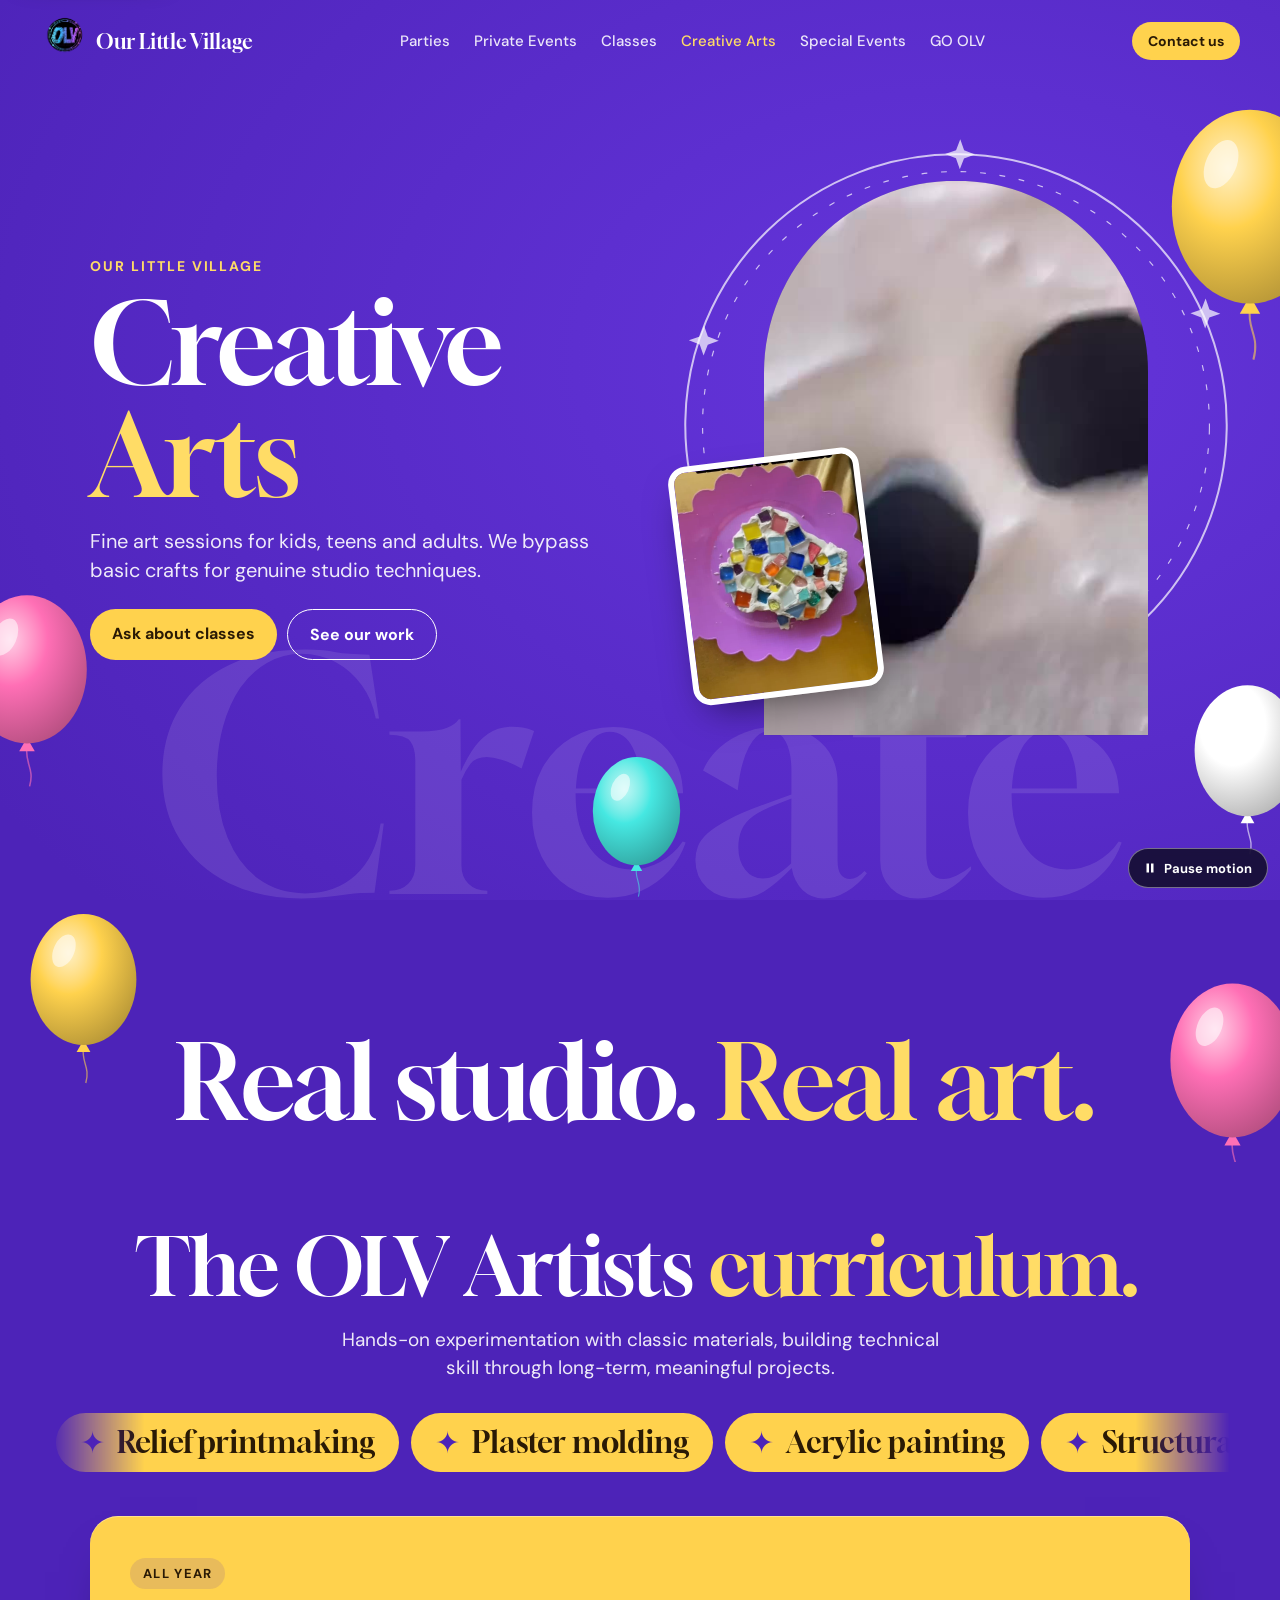
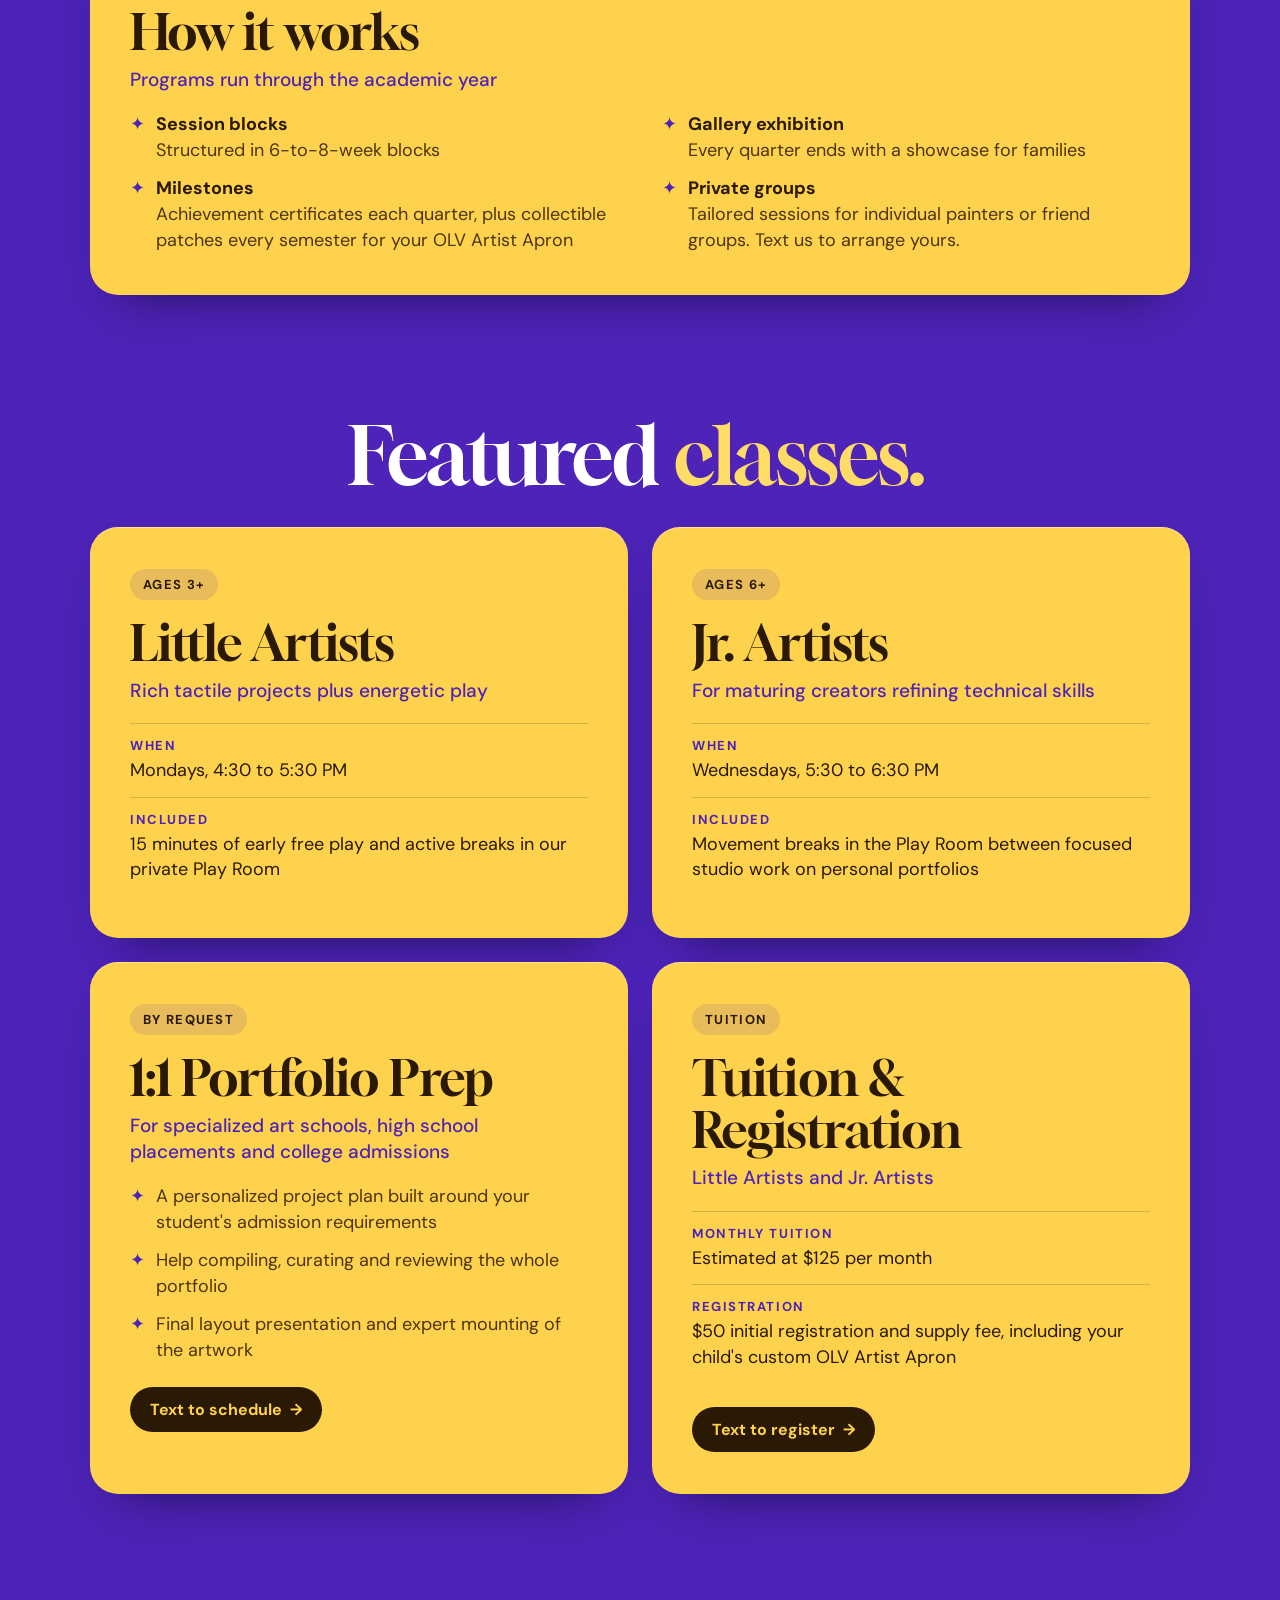
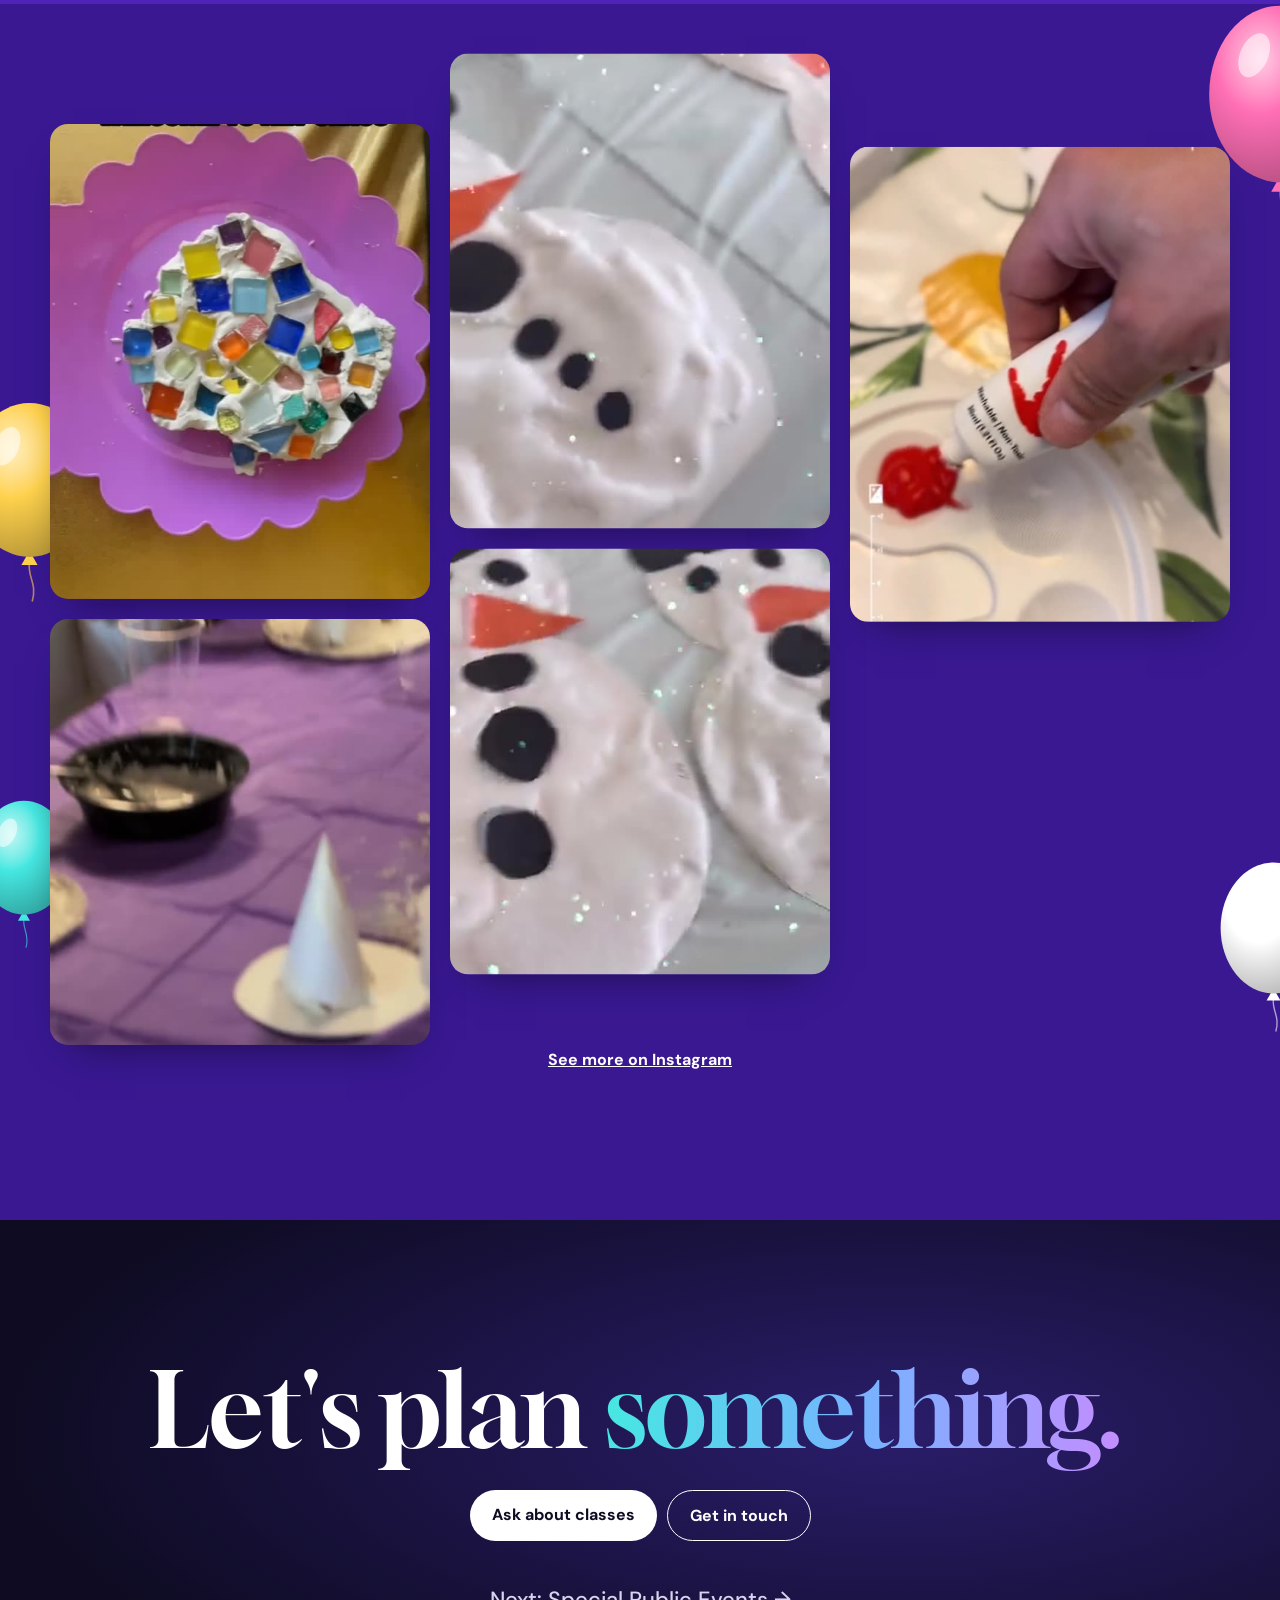
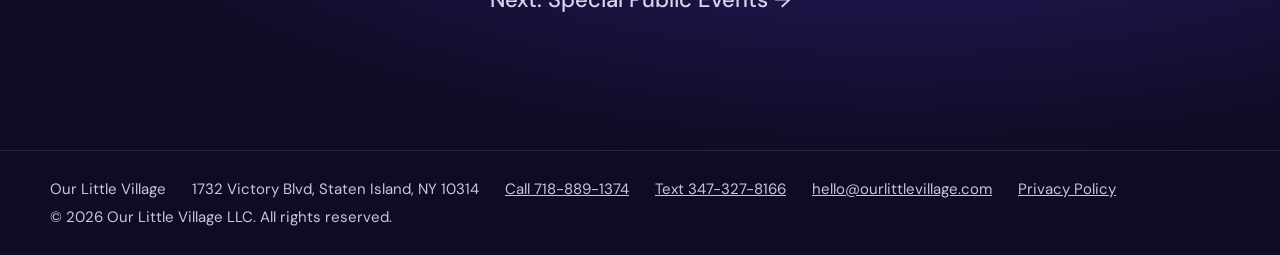
==== art-classes.html @ 3edfb6e8 "Our Little Village website Co-Authored-By: Claude Opus 5.5 <noreply@anthropic.com>" ====
<!doctype html>
<html lang="en">
<head>
<meta charset="utf-8">
<meta name="viewport" content="width=device-width, initial-scale=1">
<title>Creative Arts | Our Little Village, Staten Island</title>
<meta name="description" content="OLV Artists fine art classes for kids, teens and adults in Staten Island: Little Artists, Jr. Artists and 1:1 portfolio prep.">
<link rel="preconnect" href="https://fonts.googleapis.com">
<link rel="preconnect" href="https://fonts.gstatic.com" crossorigin>
<link href="https://fonts.googleapis.com/css2?family=Gloock&family=DM+Sans:opsz,wght@9..40,400;9..40,500;9..40,700&display=swap" rel="stylesheet">
<link rel="stylesheet" href="assets/pages.css">
<link rel="stylesheet" href="assets/access.css">
</head>
<body data-theme="art">
<a class="skip-link" href="#content">Skip to content</a>
<header class="panel">
<nav class="nav" aria-label="Main"><a class="brand" href="index.html"><img src="assets/logo.png" alt=""><span>Our Little Village</span></a><ul><li><a href="parties.html">Parties</a></li><li><a href="private-events.html">Private Events</a></li><li><a href="toddler-classes.html">Classes</a></li><li><a href="art-classes.html" aria-current="page">Creative Arts</a></li><li><a href="special-events.html">Special Events</a></li><li><a href="balloons-backdrops.html">GO OLV</a></li></ul><div class="nav-end"><details class="menu"><summary>Menu</summary><div class="panel-links"><a href="index.html">Home</a><a href="parties.html">Parties</a><a href="private-events.html">Private Events</a><a href="toddler-classes.html">Classes</a><a href="art-classes.html">Creative Arts</a><a href="special-events.html">Special Events</a><a href="balloons-backdrops.html">GO OLV</a><a href="contact.html">Contact</a></div></details><a class="call" href="contact.html">Contact us</a></div></nav>
<section class="phero" id="content" tabindex="-1">
  <div class="fx">
    <p class="crumb"><a href="index.html">Our Little Village</a></p>
    <h1>Creative <em>Arts</em></h1>
    <p class="lede">Fine art sessions for kids, teens and adults. We bypass basic crafts for genuine studio techniques.</p>
    <div class="cta"><a class="btn main" href="sms:+13473278166">Ask about classes</a><a class="btn alt" href="#work">See our work</a></div>
  </div>
  <div class="stage">
    <div class="arch"><video muted loop playsinline preload="none" poster="assets/work/art.jpg" data-src="assets/work/art.mp4" aria-hidden="true"></video></div>
    <img class="float" src="assets/work/art-a.jpg" alt="Handmade colorful mosaic plate">
  </div>
</section>
</header>
<main>
  <section class="statement"><h2 class="reveal">Real studio. <em>Real art.</em></h2></section>
  <section class="details"><h2 class="group-head reveal">The OLV Artists <em>curriculum.</em></h2><p class="group-intro reveal">Hands-on experimentation with classic materials, building technical skill through long-term, meaningful projects.</p><div class="ribbon"><ul class="run"><li>Relief printmaking</li><li>Plaster molding</li><li>Acrylic painting</li><li>Structural sketching</li><li>Mixed-media design</li></ul><ul class="run" aria-hidden="true"><li>Relief printmaking</li><li>Plaster molding</li><li>Acrylic painting</li><li>Structural sketching</li><li>Mixed-media design</li></ul></div><div class="cards"><article class="card reveal wide" style="--i:0"><p class="tag">All year</p><h3>How it works</h3><p class="meta">Programs run through the academic year</p><ul><li><strong>Session blocks</strong> Structured in 6-to-8-week blocks</li><li><strong>Gallery exhibition</strong> Every quarter ends with a showcase for families</li><li><strong>Milestones</strong> Achievement certificates each quarter, plus collectible patches every semester for your OLV Artist Apron</li><li><strong>Private groups</strong> Tailored sessions for individual painters or friend groups. Text us to arrange yours.</li></ul></article></div></section><section class="details"><h2 class="group-head reveal">Featured <em>classes.</em></h2><div class="cards"><article class="card reveal" style="--i:0"><p class="tag">Ages 3+</p><h3>Little Artists</h3><p class="meta">Rich tactile projects plus energetic play</p><dl class="facts"><div><dt>When</dt><dd>Mondays, 4:30 to 5:30 PM</dd></div><div><dt>Included</dt><dd>15 minutes of early free play and active breaks in our private Play Room</dd></div></dl></article><article class="card reveal" style="--i:1"><p class="tag">Ages 6+</p><h3>Jr. Artists</h3><p class="meta">For maturing creators refining technical skills</p><dl class="facts"><div><dt>When</dt><dd>Wednesdays, 5:30 to 6:30 PM</dd></div><div><dt>Included</dt><dd>Movement breaks in the Play Room between focused studio work on personal portfolios</dd></div></dl></article><article class="card reveal" style="--i:2"><p class="tag">By request</p><h3>1:1 Portfolio Prep</h3><p class="meta">For specialized art schools, high school placements and college admissions</p><ul><li>A personalized project plan built around your student&#x27;s admission requirements</li><li>Help compiling, curating and reviewing the whole portfolio</li><li>Final layout presentation and expert mounting of the artwork</li></ul><a class="card-link" href="sms:+13473278166">Text to schedule <span aria-hidden="true">&rarr;</span></a></article><article class="card reveal" style="--i:3"><p class="tag">Tuition</p><h3>Tuition &amp; Registration</h3><p class="meta">Little Artists and Jr. Artists</p><dl class="facts"><div><dt>Monthly tuition</dt><dd>Estimated at $125 per month</dd></div><div><dt>Registration</dt><dd>$50 initial registration and supply fee, including your child&#x27;s custom OLV Artist Apron</dd></div></dl><a class="card-link" href="sms:+13473278166">Text to register <span aria-hidden="true">&rarr;</span></a></article></div></section>
  <section class="gallery-wrap" id="work"><div class="gallery reveal"><div class="col" style="--s:-34"><img loading="lazy" src="assets/work/art-a.jpg" alt="Handmade colorful mosaic plate"><img loading="lazy" src="assets/work/art-c.jpg" alt="Purple craft table set with cone hats"></div><div class="col" style="--s:46"><img loading="lazy" src="assets/work/art-d.jpg" alt="Textured snowman craft"><img loading="lazy" src="assets/work/art-e.jpg" alt="Finished snowman crafts"></div><div class="col" style="--s:-60"><img loading="lazy" src="assets/work/art-b.jpg" alt="Hand squeezing red paint onto a palette"></div></div>
    <p class="gallery-note"><a href="https://www.instagram.com/ourlittlevillage.llc/" target="_blank" rel="noopener">See more on Instagram</a></p></section>
</main>
<section class="next dark">
  <h2 class="reveal">Let's plan <em>something.</em></h2>
  <div class="cta"><a class="btn main" href="sms:+13473278166">Ask about classes</a><a class="btn alt" href="contact.html">Get in touch</a></div>
  <a class="next-link" href="special-events.html">Next: Special Public Events &rarr;</a>
</section>
<footer><div><span>Our Little Village</span><span>1732 Victory Blvd, Staten Island, NY 10314</span><a href="tel:+17188891374">Call 718-889-1374</a><a href="sms:+13473278166">Text 347-327-8166</a><a href="mailto:hello@ourlittlevillage.com">hello@ourlittlevillage.com</a><a href="privacy.html">Privacy Policy</a><span>&copy; 2026 Our Little Village LLC. All rights reserved.</span></div></footer>
<script src="assets/motion.js"></script>
<script src="assets/pages.js"></script>
</body>
</html>
---- assets/pages.css ----
:root{
  --ink:#0e0b22; --teal:#46e8e2; --blue:#78b2ff; --violet:#c68cff;
  --grad:linear-gradient(90deg,var(--teal),var(--blue) 50%,var(--violet));
  --display:"Gloock",Georgia,serif;
  --body:"DM Sans",system-ui,sans-serif;
  --ease:cubic-bezier(.22,.8,.24,1);
}
/* Each page takes the color of its section on the homepage. */
body[data-theme=parties]{--bg:radial-gradient(90% 90% at 75% 40%,#c4145a 0%,#a30f4a 100%);--flat:#a30f4a;--bg2:#7c0a37;--fg:#fff;--sub:rgba(255,255,255,.9);--em:#ffe3ec;--ring:rgba(255,255,255,.75);--card:#ffe3ee;--cfg:#3f0f2c;--csub:#6b2a4c;--cem:#c2185b;--btn:#fff;--btnfg:#7c0a37}
body[data-theme=private]{--bg:radial-gradient(90% 90% at 75% 40%,#ffe9f0 0%,#ffc9dc 100%);--flat:#ffc9dc;--bg2:#ffb0cb;--fg:#3f0f2c;--sub:#6b2a4c;--em:#a30f4a;--ring:rgba(194,24,91,.6);--card:#c2185b;--cfg:#fff;--csub:rgba(255,255,255,.93);--cem:#ffe0ea;--btn:#c2185b;--btnfg:#fff}
body[data-theme=toddler]{--bg:radial-gradient(90% 90% at 75% 40%,#ffdb5c 0%,#ffbe1f 100%);--flat:#ffbe1f;--bg2:#ff9d1c;--fg:#2a1a05;--sub:#4c3510;--em:#9c2013;--ring:rgba(42,26,5,.55);--card:#2750cf;--cfg:#fff;--csub:rgba(255,255,255,.93);--cem:#ffd24d;--btn:#2a1a05;--btnfg:#ffd24d}
body[data-theme=art]{--bg:radial-gradient(90% 90% at 75% 40%,#6535dc 0%,#4d23b8 100%);--flat:#4d23b8;--bg2:#391891;--fg:#fff;--sub:rgba(255,255,255,.9);--em:#ffdc66;--ring:rgba(255,255,255,.7);--card:#ffd24d;--cfg:#2a1a05;--csub:#4c3510;--cem:#4d23b8;--btn:#ffd24d;--btnfg:#2a1a05}
body[data-theme=special]{--bg:radial-gradient(90% 90% at 75% 40%,#2a1d6b 0%,#100c28 100%);--flat:#100c28;--bg2:#1b1444;--fg:#fff;--sub:#d6d2ec;--em:#46e8e2;--ring:rgba(120,178,255,.8);--card:#2a1d6b;--cfg:#fff;--csub:#d6d2ec;--cem:#46e8e2;--btn:#fff;--btnfg:#100c28}
body[data-theme=balloons]{--bg:radial-gradient(90% 90% at 75% 40%,#08716c 0%,#056661 100%);--flat:#056661;--bg2:#034a46;--fg:#fff;--sub:#fff;--em:#fff0c4;--ring:rgba(255,255,255,.75);--card:#ffe9a8;--cfg:#053f3c;--csub:#2d5c58;--cem:#06625f;--btn:#ffe9a8;--btnfg:#053f3c}

body[data-theme=contact],body[data-theme=privacy]{--bg:radial-gradient(90% 90% at 50% 40%,#2a1d6b 0%,#100c28 100%);--flat:#100c28;--bg2:#1b1444;--fg:#fff;--sub:#d6d2ec;--em:#46e8e2;--ring:rgba(120,178,255,.8);--btn:#fff;--btnfg:#100c28}

*{box-sizing:border-box;margin:0}
html{scroll-behavior:smooth}
body{background:var(--flat);color:var(--fg);font-family:var(--body);-webkit-font-smoothing:antialiased;overflow-x:hidden}
a{color:inherit}
h1,h2,h3{font-family:var(--display);font-weight:400;letter-spacing:-.018em}
em{font-style:normal;color:var(--em);padding-right:.08em}
.next em{background-image:var(--grad);-webkit-background-clip:text;background-clip:text;color:transparent}

.panel{--p:0;position:relative;overflow:hidden;background:var(--bg);color:var(--fg)}
.dark{background:radial-gradient(100% 90% at 70% 40%,#2a1d6b 0%,var(--ink) 70%);color:#fff}
.nav{position:relative;z-index:6;display:flex;align-items:center;justify-content:space-between;gap:16px;padding:14px 16px}
.brand{display:flex;align-items:center;gap:10px;text-decoration:none;font:400 20px var(--display)}
.brand img{width:46px;height:46px;object-fit:contain;transform:scale(1.42)}
.nav ul{display:none;list-style:none;padding:0;gap:24px;font-weight:500;font-size:15px}
.nav li a{text-decoration:none;opacity:.88}
.nav li a:hover,.nav li a[aria-current]{opacity:1;color:var(--em)}
.nav-end{display:flex;gap:8px;align-items:center}
.call{flex:none;padding:10px 16px;border-radius:999px;background:var(--btn);color:var(--btnfg);font-weight:700;font-size:14px;text-decoration:none}
.menu summary{list-style:none;cursor:pointer;padding:9px 15px;border-radius:999px;border:1px solid currentColor;font-weight:700;font-size:14px}
.menu summary::-webkit-details-marker{display:none}
.menu .panel-links{position:absolute;left:16px;right:16px;top:70px;display:grid;background:#191339;color:#fff;border:1px solid rgba(255,255,255,.16);border-radius:18px;padding:8px;box-shadow:0 24px 50px -18px #000}
.menu .panel-links a{padding:13px 14px;text-decoration:none;font:400 20px var(--display)}

.phero{position:relative;z-index:1;display:grid;gap:40px;max-width:1180px;margin:0 auto;padding:30px 16px 84px;align-items:center}
.crumb{font-size:14px;letter-spacing:.14em;text-transform:uppercase;font-weight:700;color:var(--em)}
.crumb a{text-decoration:none}
.phero h1{font-size:clamp(56px,13vw,112px);line-height:1;margin:12px 0 16px}
.lede{font-size:20px;line-height:1.45;max-width:27em;color:var(--sub)}
.cta{display:flex;flex-wrap:wrap;gap:10px;margin-top:24px}
.btn{display:inline-block;padding:14px 22px;border-radius:999px;font-weight:700;text-decoration:none;font-size:16px}
.btn.main{background:var(--btn);color:var(--btnfg)}
.btn.alt{border:1px solid currentColor}
.next .btn.main{background:#fff;color:var(--ink)}
.fx>*{opacity:0;transform:translateY(22px);filter:blur(10px);animation:rise .9s var(--ease) forwards}
.fx>:nth-child(2){animation-delay:.1s}.fx>:nth-child(3){animation-delay:.22s}.fx>:nth-child(4){animation-delay:.34s}
@keyframes rise{to{opacity:1;transform:none;filter:blur(0)}}

.stage{--p:0;position:relative;width:min(62vw,390px);aspect-ratio:9/13;margin:0 auto}
.orbit{color:var(--ring);position:absolute;left:50%;top:44%;width:150%;aspect-ratio:1;overflow:visible;transform:translate(-50%,-50%) rotate(calc(var(--p)*95deg))}
.arch{position:absolute;inset:0;overflow:hidden;background:rgba(0,0,0,.18);box-shadow:0 30px 60px -28px rgba(0,0,0,.5);clip-path:inset(100% 0 0 0 round 999px 999px 0 0);animation:open 1.25s var(--ease) .1s forwards}
@keyframes open{to{clip-path:inset(0 0 0 0 round 999px 999px 0 0)}}
.arch video{width:100%;height:100%;object-fit:cover;display:block}
.float{position:absolute;z-index:2;left:-22%;bottom:7%;width:50%;aspect-ratio:4/5;object-fit:cover;border:6px solid #fff;border-radius:18px;box-shadow:0 18px 40px -16px rgba(0,0,0,.6);transform:translateY(calc(var(--p)*-70px)) rotate(-7deg)}

.ghost{position:absolute;left:50%;top:86%;font:400 clamp(130px,25vw,400px)/1 var(--display);white-space:nowrap;color:var(--fg);opacity:.1;transform:translate(calc(-50% + var(--p)*16vw),-50%);pointer-events:none}
.bal{position:absolute;left:calc(var(--x)*1%);top:calc(var(--y)*1%);width:calc(var(--s)*1px);transform:translateY(calc(var(--p)*var(--v)*1px));pointer-events:none}
.bal svg{display:block;width:100%;overflow:visible;animation:bob 5.5s ease-in-out infinite alternate;animation-delay:var(--d)}
@keyframes bob{from{transform:translateY(-9px) rotate(-3deg)}to{transform:translateY(11px) rotate(3deg)}}

.statement{--p:0;position:relative;overflow:hidden;padding:84px 16px 28px;text-align:center}
.statement h2{position:relative;z-index:1;font-size:clamp(46px,9vw,104px);line-height:1.02;max-width:9.5em;margin:0 auto}
.reveal{opacity:0;transform:translateY(30px);transition:opacity .85s ease,transform 1s var(--ease)}
.reveal.in{opacity:1;transform:none}

.details{position:relative;z-index:1;max-width:1180px;margin:0 auto;padding:44px 16px 72px}
.details+.details{padding-top:8px}
.cards{display:grid;gap:20px}
.group-head{font-size:clamp(42px,7vw,80px);line-height:1.02;text-align:center;margin-bottom:30px}
.group-intro{max-width:32em;margin:-12px auto 30px;text-align:center;font-size:19px;line-height:1.5;color:var(--sub)}
.group-note{margin-top:24px;text-align:center;font-weight:500;font-size:17px;color:var(--sub)}

/* Cards rise in one after another (--i), then their contents follow (--j). Hover lift uses `translate` so it never inherits the entrance delay. */
.card{position:relative;overflow:hidden;background:var(--card);color:var(--cfg);border-radius:28px;padding:30px 24px;box-shadow:inset 0 1px 0 rgba(255,255,255,.35),0 26px 50px -30px rgba(0,0,0,.6);transition:translate .5s var(--ease),box-shadow .5s var(--ease)}
.card::before{content:"";position:absolute;inset:0;pointer-events:none;opacity:0;transition:opacity .5s;background:radial-gradient(420px circle at var(--mx,50%) var(--my,0%),color-mix(in srgb,#fff 34%,transparent),transparent 60%)}
.card>*{position:relative}
@media (hover:hover){
  .card:hover{translate:0 -6px;box-shadow:inset 0 1px 0 rgba(255,255,255,.35),0 40px 64px -30px rgba(0,0,0,.7)}
  .card:hover::before{opacity:1}
}
.card.reveal{transform:translateY(54px) scale(.965);transition:opacity .8s ease calc(var(--i)*.14s),transform 1.15s var(--ease) calc(var(--i)*.14s),translate .5s var(--ease),box-shadow .5s var(--ease)}
.card.reveal.in{transform:none}
.card.reveal>*{opacity:0;transform:translateY(16px);transition:opacity .7s ease,transform .9s var(--ease);transition-delay:calc(var(--i)*.14s + var(--j,0)*.07s + .2s)}
.card.reveal.in>*{opacity:1;transform:none}
.tag{display:inline-block;padding:7px 13px;border-radius:999px;background:color-mix(in srgb,var(--cem) 13%,transparent);color:var(--cfg);font-size:13px;font-weight:700;letter-spacing:.1em;text-transform:uppercase;margin-bottom:16px}
.card h3{font-size:clamp(34px,4.6vw,50px);line-height:1.04}
.meta{margin-top:10px;font:500 19px/1.35 var(--body);color:var(--cem)}
.card .body{margin-top:16px;font-size:18px;line-height:1.5;color:var(--csub)}
.card ul{list-style:none;padding:0;margin-top:20px;display:grid;gap:13px}
.card li{position:relative;padding-left:26px;color:var(--csub);font-size:18px;line-height:1.42}
.card li::before{content:"\2726";position:absolute;left:0;top:0;color:var(--cem)}
.card li strong{display:block;color:var(--cfg)}
.facts{display:grid;margin-top:20px}
.facts div{padding:13px 0;border-top:1px solid color-mix(in srgb,var(--cfg) 18%,transparent)}
.facts dt{font-size:13px;font-weight:700;letter-spacing:.12em;text-transform:uppercase;color:var(--cem)}
.facts dd{margin:4px 0 0;font-size:18px;line-height:1.42}
.chips-label{margin-top:24px;font-size:13px;font-weight:700;letter-spacing:.12em;text-transform:uppercase;color:var(--cem)}
.card .chips{display:flex;flex-wrap:wrap;gap:8px;margin-top:10px}
.card .chips li{padding:9px 15px;border:1.5px solid color-mix(in srgb,var(--cfg) 30%,transparent);border-radius:999px;color:var(--cfg);font-size:16px;font-weight:500;line-height:1.2}
.card .chips li::before{content:none}
.note{margin-top:22px;padding:16px 18px;border-radius:16px;background:color-mix(in srgb,var(--cfg) 7%,transparent);border-left:3px solid var(--cem);font-size:17px;line-height:1.5;color:var(--csub)}
.note strong{display:block;color:var(--cfg);margin-bottom:3px}
.card-link{display:inline-flex;align-items:center;gap:8px;margin-top:24px;padding:12px 20px;border-radius:999px;background:var(--cfg);color:var(--card);font-weight:700;text-decoration:none}
.card-link span{transition:transform .35s var(--ease)}
.card-link:hover span{transform:translateX(5px)}

/* Endless ribbon of pills. The copy loops seamlessly; it pauses on hover and with the pause button. */
.ribbon{display:flex;overflow:hidden;margin:0 -16px 34px;-webkit-mask-image:linear-gradient(90deg,transparent,#000 8%,#000 92%,transparent);mask-image:linear-gradient(90deg,transparent,#000 8%,#000 92%,transparent)}
.run{display:flex;flex:none;gap:12px;padding:0 6px;list-style:none;animation:run 32s linear infinite}
.run li{flex:none;padding:13px 24px;border-radius:999px;background:var(--card);color:var(--cfg);font:400 clamp(21px,2.4vw,30px)/1.1 var(--display);white-space:nowrap}
.run li::before{content:"\2726";margin-right:12px;color:var(--cem)}
.ribbon:hover .run{animation-play-state:paused}
@keyframes run{to{transform:translateX(-100%)}}

/* Headings write on word by word (words are wrapped in pages.js). */
.reveal.split{opacity:1;transform:none}
.split .w{display:inline-block;overflow:hidden;vertical-align:top;padding:.04em .02em .1em;margin:-.04em -.02em -.1em}
.split .w>span{display:inline-block;transform:translateY(108%) rotate(4deg);transform-origin:0 100%;transition:transform 1.05s var(--ease);transition-delay:calc(var(--w)*.075s)}
.split.in .w>span{transform:none}

.gallery-wrap{--p:0;position:relative;overflow:hidden;background:var(--bg2);padding:64px 16px 110px}
.gallery{position:relative;z-index:1;display:grid;grid-template-columns:repeat(2,1fr);gap:12px;max-width:1180px;margin:0 auto;align-items:start}
.col{display:grid;gap:12px;transform:translateY(calc(var(--p)*var(--s)*1px))}
.col img{width:100%;aspect-ratio:4/5;object-fit:cover;border-radius:18px;display:block;background:rgba(0,0,0,.15);box-shadow:0 20px 40px -24px rgba(0,0,0,.6)}
.col img:nth-child(2n){aspect-ratio:1/1.12}
.gallery-note{position:relative;z-index:1;text-align:center;margin-top:34px}
.gallery-note a{color:var(--fg);font-weight:700}

.arch img{width:100%;height:100%;object-fit:cover;display:block}
.ways-wrap{--p:0;position:relative;overflow:hidden;background:var(--bg2);padding:72px 16px 90px}
.ways-wrap>h2{position:relative;z-index:1;text-align:center;font-size:clamp(44px,8vw,88px);line-height:1.04;margin-bottom:38px}
.tiles{position:relative;z-index:1;display:grid;gap:14px;max-width:1180px;margin:0 auto}
.tile{--tilt:0deg;position:relative;overflow:hidden;display:flex;flex-direction:column;gap:8px;min-height:210px;padding:26px 24px;border-radius:28px;background:linear-gradient(145deg,color-mix(in srgb,var(--t) 86%,#fff),var(--t) 52%,color-mix(in srgb,var(--t) 80%,#000));color:var(--c);text-decoration:none;box-shadow:inset 0 1px 0 rgba(255,255,255,.4),0 30px 50px -28px rgba(0,0,0,.85);transition:opacity .85s ease,transform .5s var(--ease),box-shadow .4s}
.tile:hover{transform:translateY(-8px) rotate(-.7deg);box-shadow:inset 0 1px 0 rgba(255,255,255,.4),0 44px 60px -28px rgba(0,0,0,.9)}
.tile>small,.tile>strong,.tile>span{position:relative;z-index:1}
.tile small{font-size:14px;letter-spacing:.14em;text-transform:uppercase;font-weight:700}
.tile strong{font:400 clamp(32px,4vw,56px)/1.06 var(--display);overflow-wrap:anywhere}
.tile.mail strong{font-size:clamp(23px,6.6vw,32px)}
.tile span{margin-top:auto;font:500 21px var(--body)}
.tile-icon{position:absolute;right:-16px;bottom:-22px;width:210px;fill:none;stroke:currentColor;stroke-width:3;stroke-linejoin:round;stroke-linecap:round;opacity:.17;transform:rotate(-9deg);transition:transform .6s var(--ease)}
.tile:hover .tile-icon{transform:rotate(-2deg) scale(1.08)}
.fan{position:relative;display:flex;justify-content:center;height:150px;margin:14px 0 6px}
.fan img{width:112px;height:140px;object-fit:cover;border:5px solid #fff;border-radius:14px;box-shadow:0 14px 26px -12px rgba(0,0,0,.6);margin:0 -14px;transition:transform .5s var(--ease)}
.fan img:nth-child(1){transform:rotate(-9deg) translateY(8px)}.fan img:nth-child(2){transform:rotate(2deg);z-index:1}.fan img:nth-child(3){transform:rotate(10deg) translateY(10px)}
.tile:hover .fan img:nth-child(1){transform:rotate(-14deg) translate(-12px,4px)}.tile:hover .fan img:nth-child(3){transform:rotate(15deg) translate(12px,6px)}
.visit{--p:0;--bg:radial-gradient(90% 90% at 25% 40%,#08716c 0%,#056661 100%);--fg:#fff;--sub:#fff;--em:#fff0c4;--ring:rgba(255,255,255,.75);--btn:#ffe9a8;--btnfg:#053f3c}
.visit-in{position:relative;z-index:1;display:grid;gap:48px;align-items:center;max-width:1180px;margin:0 auto;padding:80px 16px 96px}
.visit h2{font-size:clamp(50px,8.5vw,100px);line-height:1;margin-bottom:16px}
.visit address{font:400 clamp(24px,2.6vw,32px)/1.25 var(--display);font-style:normal;margin-bottom:10px}
.next{padding:92px 16px;text-align:center}
.next h2{font-size:clamp(48px,9vw,104px);line-height:1.02}
.next .cta{justify-content:center;margin-top:28px}
.next-link{display:inline-block;margin-top:44px;font:500 22px var(--body);text-decoration:none;color:#d8d4ee}
.next-link:hover{color:var(--teal)}
footer{background:var(--ink);border-top:1px solid rgba(255,255,255,.12);color:#c9c5e0;padding:28px 16px;font-size:15px}
footer div{display:flex;flex-wrap:wrap;gap:8px 26px;max-width:1180px;margin:0 auto}

@media (max-width:899px){
  .bal{scale:.62;transform-origin:top left}
  .bal.extra{display:none}
  .col{transform:translateY(calc(var(--p)*var(--s)*.4px))}
  .col:nth-child(3){grid-column:1/-1;grid-template-columns:1fr 1fr;align-items:start;transform:none}
  .col:nth-child(3) img{aspect-ratio:4/5}
  .gallery-note{margin-top:48px}
}
@media (min-width:900px){
  .nav{padding:18px 40px}
  .nav ul{display:flex}
  .menu{display:none}
  .phero{grid-template-columns:1.1fr .9fr;gap:60px;padding:44px 40px 110px;min-height:calc(100vh - 82px)}
  .stage{width:min(30vw,430px)}
  .statement{padding-top:128px}
  .details{padding:64px 40px 110px}
  .details+.details{padding-top:10px}
  .cards{grid-template-columns:repeat(2,1fr);gap:24px}
  .card{padding:42px 40px}
  .card.wide{grid-column:1/-1}
  .card.wide ul,.card.wide .facts{grid-template-columns:1fr 1fr;column-gap:44px}
  .ribbon{margin:0 -40px 44px}
  .gallery-wrap{padding:90px 40px 150px}
  .gallery{grid-template-columns:repeat(3,1fr);gap:20px}
  .col{gap:20px}
  .next{padding:136px 40px}
  .ways-wrap{padding:110px 40px 130px}
  .tiles{grid-template-columns:repeat(6,1fr);gap:20px}
  .tile{min-height:270px;padding:36px 34px}
  .tile.s3{grid-column:span 3}.tile.s2{grid-column:span 2}.tile.s4{grid-column:span 4}.tile.s6{grid-column:span 6;min-height:240px}
  .tile.mail strong{font-size:clamp(22px,1.85vw,30px)}
  .fan{position:absolute;right:44px;top:50%;margin:0;height:auto;transform:translateY(-50%)}
  .fan img{width:150px;height:188px}
  .tile.has-fan strong{max-width:56%}
  .tile.s4 strong{font-size:clamp(24px,2.3vw,33px)}
  .visit-in{grid-template-columns:.9fr 1.1fr;gap:90px;padding:130px 40px}
  footer{padding:28px 40px}
}
@media (prefers-reduced-motion:reduce){
  html{scroll-behavior:auto}
  .fx>*,.arch{animation:none;opacity:1;transform:none;filter:none;clip-path:inset(0 0 0 0 round 999px 999px 0 0)}
  .reveal,.card.reveal,.card.reveal>*,.split .w>span{opacity:1;transform:none;transition:none}
  .bal svg{animation:none}
  .ribbon{-webkit-mask-image:none;mask-image:none;margin-left:0;margin-right:0}
  .run{animation:none;flex:auto;flex-wrap:wrap;justify-content:center;row-gap:10px}
  .run[aria-hidden]{display:none}
}

/* the six links only fit on one line from 1100px; narrower screens use Menu */
@media (min-width:900px) and (max-width:1099px){.nav ul{display:none!important}.menu{display:block!important}}
.nav li a{white-space:nowrap}
---- assets/access.css ----
/* Shared accessibility controls for every page. */
.skip-link{position:fixed;left:12px;top:-70px;z-index:100;padding:13px 20px;border-radius:999px;background:#fff;color:#0e0b22;font:700 16px "DM Sans",system-ui,sans-serif;text-decoration:none;box-shadow:0 12px 26px -10px rgba(0,0,0,.7);transition:top .2s ease}
.skip-link:focus{top:12px}
:focus-visible{outline:3px solid currentColor;outline-offset:3px}
[tabindex="-1"]:focus{outline:none}

.motion-btn{position:fixed;right:12px;bottom:12px;z-index:60;display:inline-flex;align-items:center;gap:8px;min-height:40px;padding:0 15px;border:1px solid rgba(255,255,255,.4);border-radius:999px;background:rgba(14,11,34,.82);color:#fff;font:700 13px "DM Sans",system-ui,sans-serif;cursor:pointer;-webkit-backdrop-filter:blur(8px);backdrop-filter:blur(8px)}
.motion-btn svg{width:12px;height:12px;fill:currentColor}
.motion-btn:hover{background:#0e0b22}
body.playing .motion-btn{display:none}

.motion-paused .ticker div,.motion-paused .bal svg,.motion-paused .slide,.motion-paused .run{animation-play-state:paused!important}

.legal{position:relative;z-index:1;max-width:760px;margin:0 auto;padding:30px 16px 110px;color:#e7e4f5}
.legal h2{font-size:clamp(28px,4vw,38px);line-height:1.12;margin:40px 0 10px;color:#fff}
.legal p,.legal li{font-size:18px;line-height:1.6}
.legal ul{padding-left:22px;margin-top:10px}
.legal li{margin-top:6px}
.legal a{color:#46e8e2}
.legal .updated{color:#c9c5e0;font-size:16px;margin-top:44px}
.phero.plain{grid-template-columns:1fr;min-height:0;padding-bottom:70px}
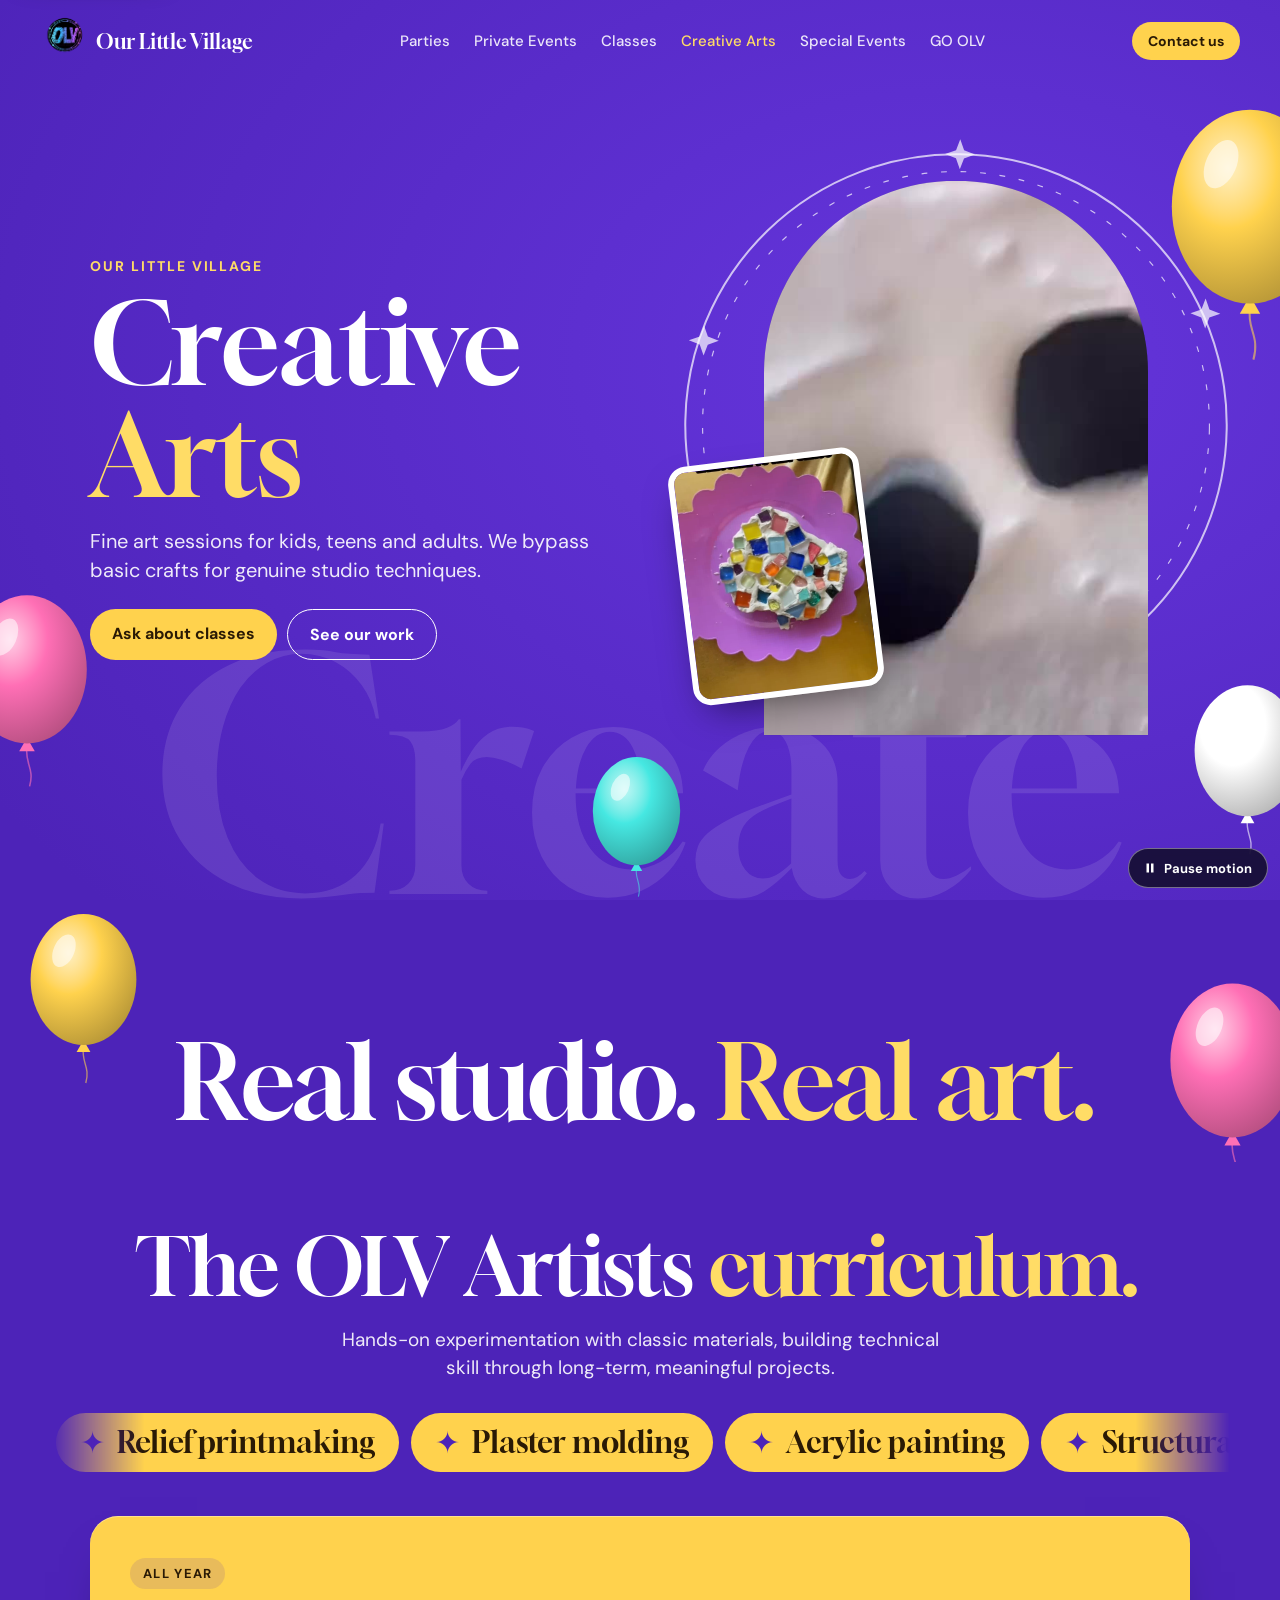
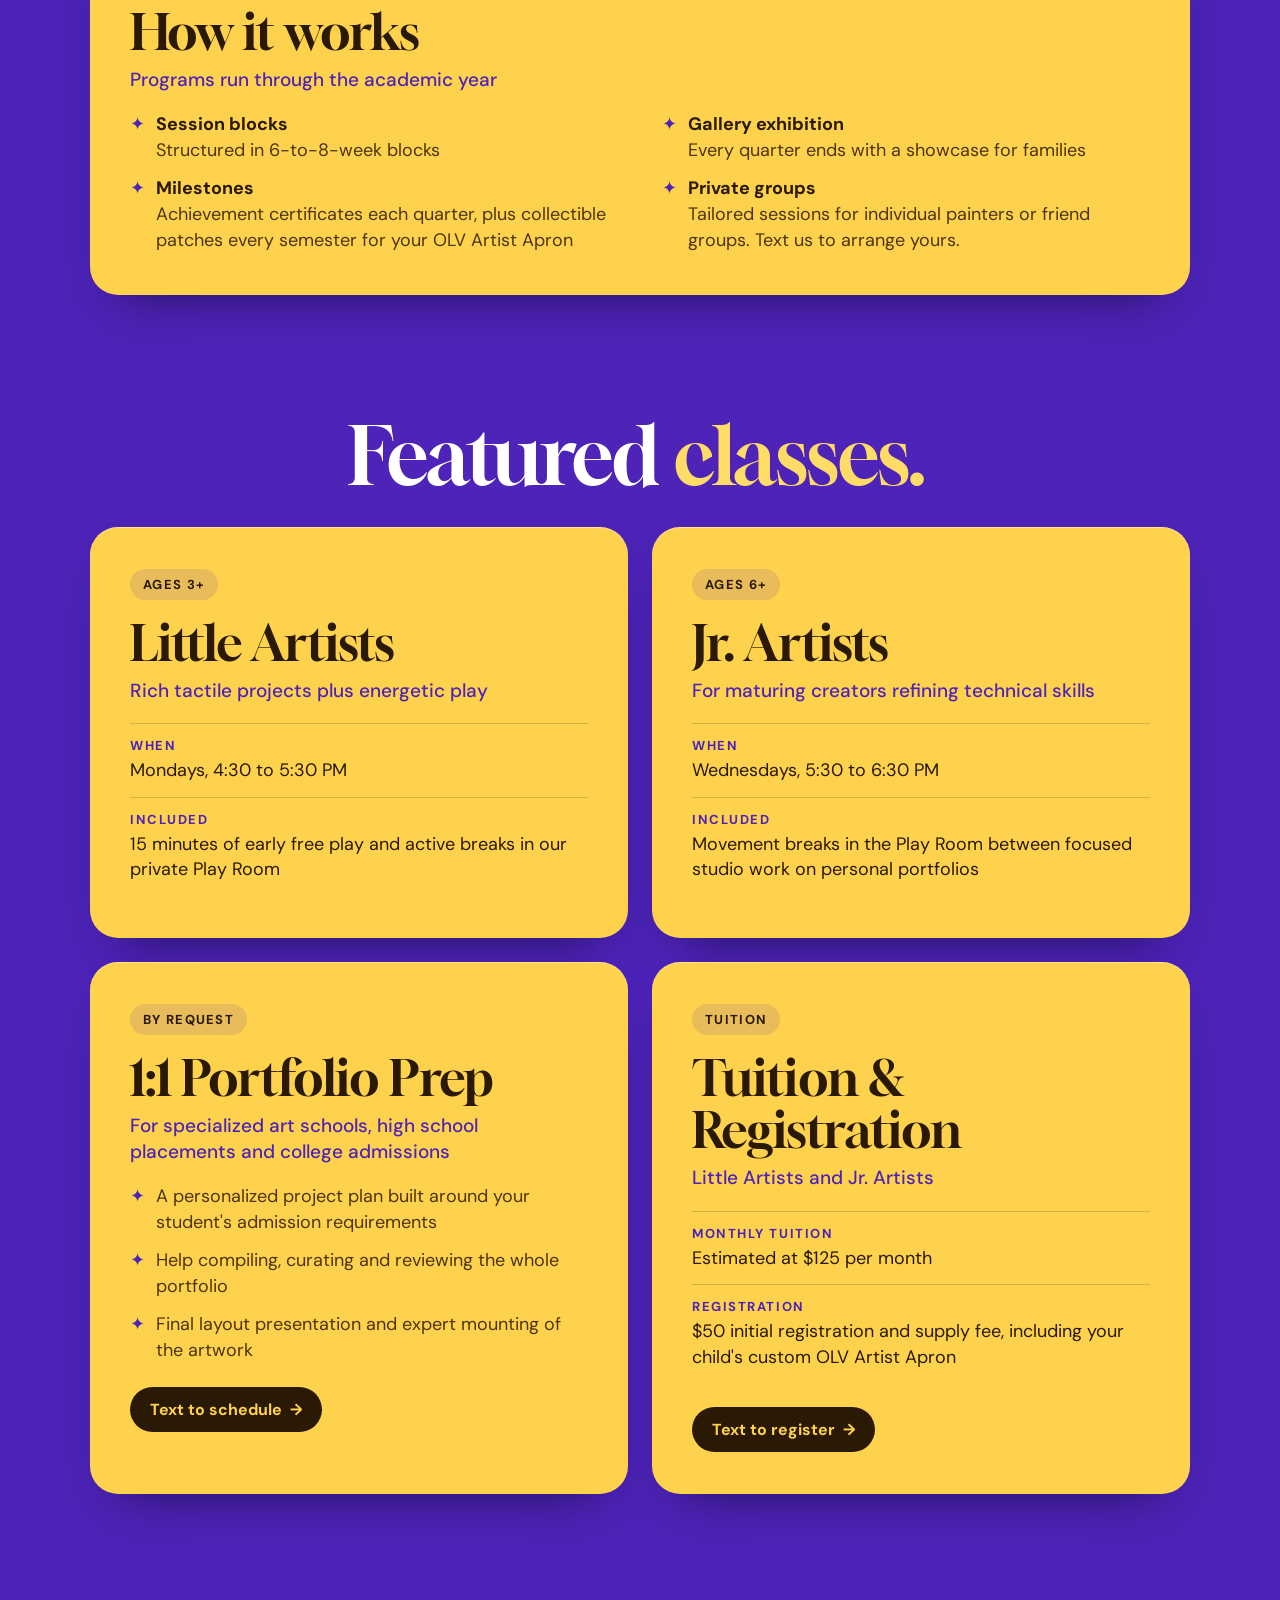
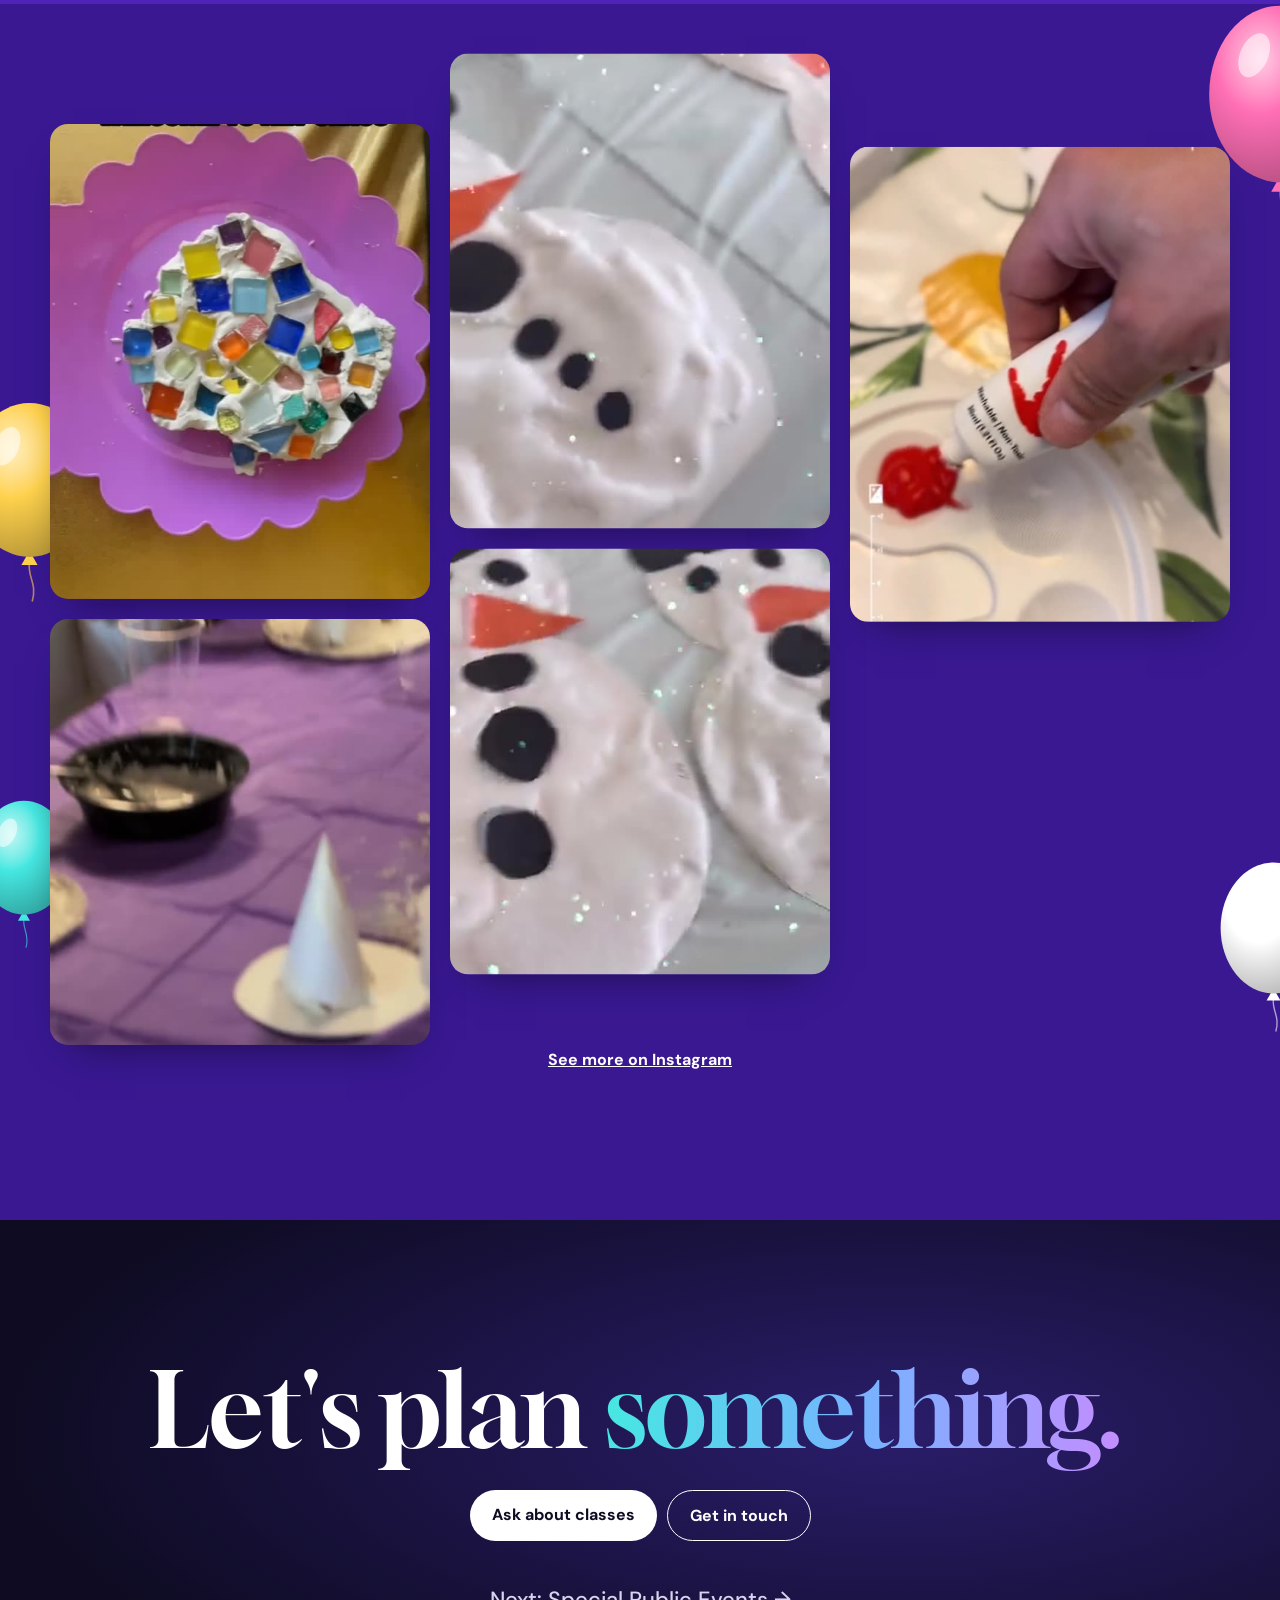
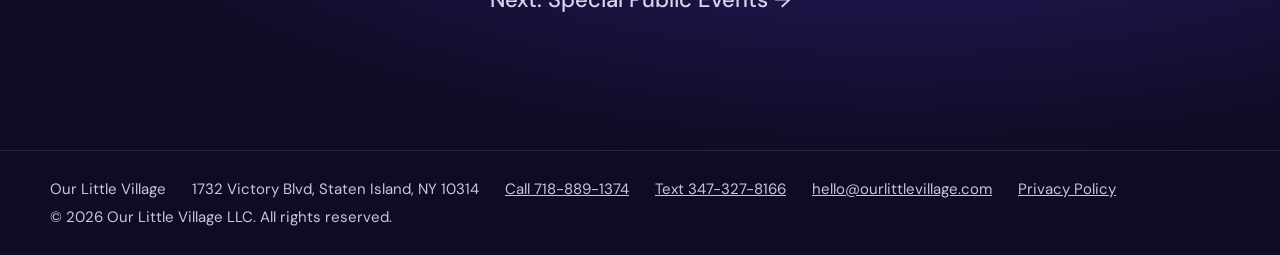
==== commit de74be49: "Intro word beats and name finale, scroll polish, share cards, site icons, lighter intro videos Co-Au" ====
--- a/art-classes.html
+++ b/art-classes.html
@@ -5,6 +5,20 @@
 <meta name="viewport" content="width=device-width, initial-scale=1">
 <title>Creative Arts | Our Little Village, Staten Island</title>
 <meta name="description" content="OLV Artists fine art classes for kids, teens and adults in Staten Island: Little Artists, Jr. Artists and 1:1 portfolio prep.">
+<link rel="canonical" href="https://ourlittlevillage.com/art-classes.html">
+<link rel="icon" type="image/png" href="favicon.png">
+<link rel="apple-touch-icon" href="apple-touch-icon.png">
+<meta name="theme-color" content="#0e0b22">
+<meta property="og:type" content="website">
+<meta property="og:site_name" content="Our Little Village">
+<meta property="og:title" content="Creative Arts | Our Little Village">
+<meta property="og:description" content="OLV Artists fine art classes for kids, teens and adults in Staten Island: Little Artists, Jr. Artists and 1:1 portfolio prep.">
+<meta property="og:url" content="https://ourlittlevillage.com/art-classes.html">
+<meta property="og:image" content="https://ourlittlevillage.com/assets/og/art-classes.jpg">
+<meta property="og:image:width" content="1200">
+<meta property="og:image:height" content="630">
+<meta property="og:image:alt" content="Creative Arts | Our Little Village, Our Little Village in Staten Island">
+<meta name="twitter:card" content="summary_large_image">
 <link rel="preconnect" href="https://fonts.googleapis.com">
 <link rel="preconnect" href="https://fonts.gstatic.com" crossorigin>
 <link href="https://fonts.googleapis.com/css2?family=Gloock&family=DM+Sans:opsz,wght@9..40,400;9..40,500;9..40,700&display=swap" rel="stylesheet">
--- a/assets/pages.css
+++ b/assets/pages.css
@@ -212,3 +212,16 @@
 /* the six links only fit on one line from 1100px; narrower screens use Menu */
 @media (min-width:900px) and (max-width:1099px){.nav ul{display:none!important}.menu{display:block!important}}
 .nav li a{white-space:nowrap}
+
+/* Page title slam: letters land one by one, the accent word catches the light, a burst goes off behind. */
+.phero h1{position:relative;isolation:isolate}
+.phero h1 .lw{display:inline-block;white-space:nowrap}
+.phero h1 .lp{display:inline-block;animation:slam .55s cubic-bezier(.2,1.35,.4,1) both;animation-delay:calc(.2s + var(--i) * 30ms)}
+.phero h1 em .lp{animation:slam .55s cubic-bezier(.2,1.35,.4,1) both,glint .8s ease-in-out both;animation-delay:calc(.2s + var(--i) * 30ms),calc(1s + var(--i) * 55ms)}
+@keyframes slam{0%{opacity:0;transform:scale(2.2) translateY(-.1em)}45%{opacity:1}100%{opacity:1;transform:none}}
+@keyframes glint{45%{color:#fff;text-shadow:0 0 22px rgba(255,255,255,.95),0 0 5px #fff}}
+.pfx{position:absolute;left:34%;top:50%;width:0;height:0;pointer-events:none;z-index:-1}
+.pfx i{position:absolute;left:0;top:0;width:var(--s);height:var(--s);margin:calc(var(--s) / -2);border-radius:50%;background:var(--k);opacity:0;animation:pburst 1.35s cubic-bezier(.12,.75,.3,1) both;animation-delay:calc(.45s + var(--w))}
+.pfx i.bit{border-radius:2px;height:calc(var(--s) * .45)}
+.pfx i.star{border-radius:0;clip-path:polygon(50% 0,61% 39%,100% 50%,61% 61%,50% 100%,39% 61%,0 50%,39% 39%)}
+@keyframes pburst{0%{opacity:0;transform:translate(0,0) scale(.2) rotate(0)}12%{opacity:1}75%{opacity:1}100%{opacity:0;transform:translate(var(--x),var(--y)) scale(1) rotate(var(--rot))}}
